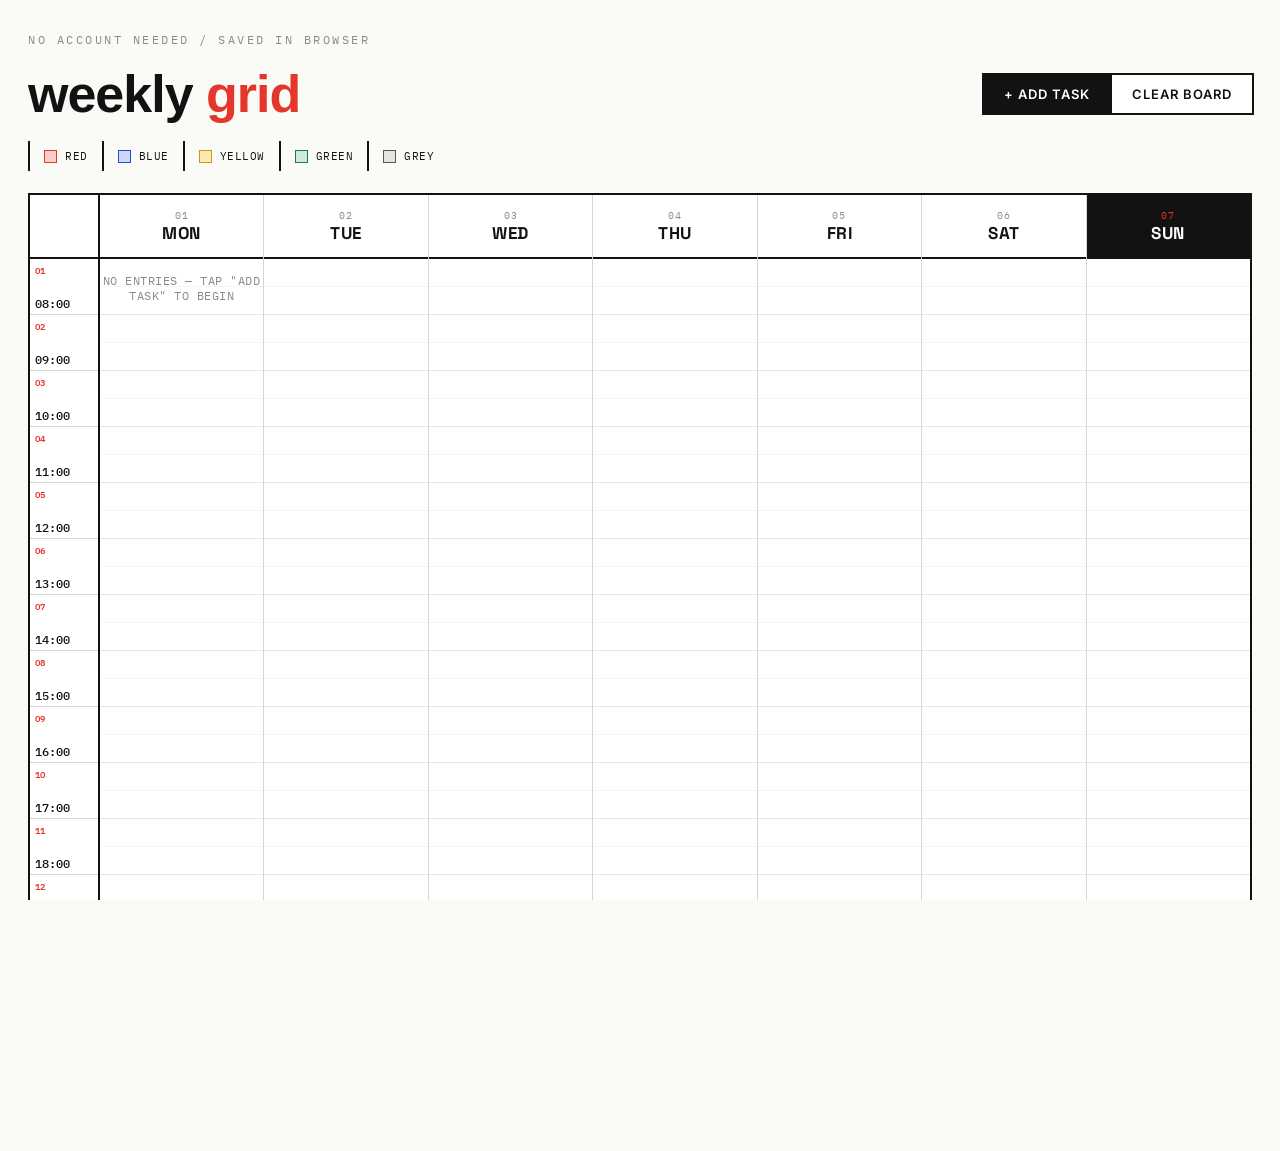
==== index.html @ 67726c42 "intex to index lol" ====
<!DOCTYPE html>
<html lang="en">
<head>
<meta charset="UTF-8">
<meta name="viewport" content="width=device-width, initial-scale=1.0">
<title>weekly grid — modular planner</title>
<link rel="preconnect" href="https://fonts.googleapis.com">
<link href="https://fonts.googleapis.com/css2?family=Space+Grotesk:wght@500;600;700&family=Inter:wght@400;500;600&family=IBM+Plex+Mono:wght@400;500;600&display=swap" rel="stylesheet">
<link rel="stylesheet" href="style.css">
</head>
<body>
<div id="app">

  <div class="eyebrow">NO ACCOUNT NEEDED / Saved in Browser</div>
  <div class="banner">
    <div>
      <h1>weekly <span>grid</span></h1>
    </div>
    <div class="toolbar">
      <button class="sketch-btn primary" id="addBtn">+ Add Task</button>
      <button class="sketch-btn ghost" id="clearBtn">Clear Board</button>
    </div>
  </div>

  <div class="legend" id="legend"></div>

  <div class="board-wrap">
    <div class="grid" id="grid"></div>
  </div>

</div>

<div class="modal-overlay hidden" id="modalOverlay">
  <div class="modal">
    <h2 id="modalTitle">New Task</h2>
    <form id="taskForm">
      <div class="field">
        <label>Task</label>
        <input type="text" id="f-title" placeholder="e.g. Deep work, Gym, Client call" required>
      </div>

      <div class="field" id="dayPickerWrap">
        <label id="dayPickerLabel">Day(s) — select multiple to repeat</label>
        <div class="day-picker" id="dayPicker"></div>
      </div>

      <div class="time-row">
        <div class="field">
          <label>Start</label>
          <input type="time" id="f-start" required>
        </div>
        <div class="field">
          <label>End</label>
          <input type="time" id="f-end" required>
        </div>
      </div>

      <div class="field">
        <label>Color</label>
        <div class="color-picker" id="colorPicker"></div>
      </div>

      <div class="field">
        <label>Notes</label>
        <textarea id="f-notes" placeholder="optional detail..."></textarea>
      </div>

      <div id="seriesHint" class="hint-small" style="display:none;"></div>

      <div class="modal-actions">
        <div class="left" id="deleteZone"></div>
        <div class="right">
          <button type="button" class="sketch-btn ghost" id="cancelBtn">Cancel</button>
          <button type="submit" class="sketch-btn primary" id="saveBtn">Save</button>
        </div>
      </div>
    </form>
  </div>
</div>
<script src="script.js"></script>
</body>
</html>
---- style.css ----
:root {
  --paper: #fafaf7;
  --ink: #121212;
  --line: #121212;
  --line-soft: #d8d6cf;
  --red: #e4362b;
  --blue: #1e4fd8;
  --yellow: #f4c430;
  --green: #1e7a4c;
  --grey: #8c8a83;
  --white: #ffffff;
}

* { box-sizing: border-box; }

html, body {
  margin: 0; padding: 0; height: 100%;
  background: var(--paper);
  color: var(--ink);
  font-family: sans-serif;
  overflow-x: hidden;
}

#app { 
  position: relative; 
  z-index: 1; 
  max-width: 1440px; 
  margin: 0 auto; 
  padding: 32px 28px 50px; 
}

/* ---------- Header ---------- */
.eyebrow {
  font-family: 'IBM Plex Mono', monospace; font-size: 12px; letter-spacing: 2.5px;
  text-transform: uppercase; color: var(--grey); margin-bottom: 6px;
}

.banner {
  display: flex; align-items: flex-end; justify-content: space-between; flex-wrap: wrap; gap: 16px;
  margin-bottom: 0;
}

.banner h1 {
  font-family: sans-serif; font-weight: 700;
  font-size: 52px; line-height: .95; margin: 0; letter-spacing: -1px;
}

.banner h1 span { color: var(--red); }

.rule { height: 4px; background: var(--ink); margin: 16px 0 0; }
.rule.accent { height: 2px; background: var(--red); margin-top: 4px; }

.toolbar { display: flex; gap: 0; align-items: stretch; margin: 20px 0 4px; flex-wrap: wrap; }

button.sketch-btn {
  font-family: 'Inter', sans-serif; font-weight: 600; font-size: 13px; letter-spacing: 1px;
  text-transform: uppercase;
  background: var(--white); border: 2px solid var(--ink);
  padding: 11px 20px; cursor: pointer; color: var(--ink);
  border-radius: 0; margin-right: -2px;
}

button.sketch-btn:hover { background: var(--ink); color: var(--white); }
button.sketch-btn.primary { background: var(--ink); color: var(--white); }
button.sketch-btn.primary:hover { background: var(--red); border-color: var(--red); }
button.sketch-btn.ghost { background: var(--white); }
button.sketch-btn.small { font-size: 11px; padding: 6px 10px; letter-spacing: .5px; }
button.sketch-btn.danger { border-color: var(--red); color: var(--red); }
button.sketch-btn.danger:hover { background: var(--red); color: var(--white); }

/* ---------- Legend ---------- */
.legend {
  display: flex; gap: 0; flex-wrap: wrap; margin: 22px 0 22px; border-left: none;
}

.legend span {
  display: flex; align-items: center; gap: 8px; font-family: 'IBM Plex Mono', monospace; font-size: 11px;
  letter-spacing: .5px; text-transform: uppercase; padding: 8px 14px; border-left: 2px solid var(--ink);
}

.legend i { width: 13px; height: 13px; display: inline-block; border: 1.5px solid var(--ink); }

/* ---------- Grid ---------- */
.board-wrap {
  border: 2px solid var(--ink);
  background: var(--white);
  overflow: auto;
  position: relative;
  /* Smooth scrolling for touch devices */
  -webkit-overflow-scrolling: touch;
}

.grid { display: flex; min-width: 860px; position: relative; }

.time-gutter {
  width: 70px; flex: 0 0 70px;
  position: sticky; left: 0; z-index: 5;
  background: var(--white);
  border-right: 2px solid var(--ink);
}

.time-gutter .head-cell {
  height: 64px; border-bottom: 2px solid var(--ink);
  background: white;
}

.time-label {
  position: relative; height: 56px;
  border-bottom: 1px solid var(--line-soft);
  font-family: 'IBM Plex Mono', monospace;
}

.time-label .idx {
  position: absolute; top: 3px; left: 5px; font-size: 9px; color: var(--red); font-weight: 600;
}

.time-label .clock {
  position: absolute; bottom: 3px; left: 5px; font-size: 12px; font-weight: 500; color: var(--ink);
}

.day-col { flex: 1 1 0; min-width: 108px; position: relative; border-right: 1px solid var(--line-soft); }
.day-col:last-child { border-right: none; }

.day-head {
  height: 64px; border-bottom: 2px solid var(--ink);
  background: var(--white);
  display: flex; flex-direction: column; align-items: center; justify-content: center;
  position: sticky; top: 0; z-index: 4;
}

.day-head .num {
  font-family: 'IBM Plex Mono', monospace; font-size: 10px; color: var(--grey); letter-spacing: 1px;
}

.day-head .name {
  font-family: 'Space Grotesk', sans-serif; font-weight: 700; font-size: 17px; letter-spacing: .5px;
  text-transform: uppercase;
}

.day-head.is-today { background: var(--ink); }
.day-head.is-today .num { color: var(--red); }
.day-head.is-today .name { color: var(--white); }

.day-body {
  position: relative;
  background-image:
    repeating-linear-gradient(to bottom, transparent 0, transparent 55px, var(--line-soft) 56px),
    repeating-linear-gradient(to bottom, transparent 0, transparent 27px, #edece6 28px);
  background-size: 100% 56px, 100% 28px;
}

.day-col.drop-hover .day-body { background-color: rgba(228,54,43,.05); }

.now-line { position: absolute; left: 0; right: 0; height: 0; border-top: 2px solid var(--red); z-index: 3; pointer-events: none; }
.now-line::before {
  content: "NOW"; position: absolute; left: 0; top: -9px; font-size: 9px; letter-spacing: 1px;
  color: var(--white); background: var(--red); padding: 0 5px; font-family: 'IBM Plex Mono', monospace;
}

/* ---------- Task card ---------- */
.task {
  position: absolute; left: 2px; right: 2px;
  border: 2px solid var(--ink);
  border-radius: 0;
  padding: 6px 8px 4px;
  overflow: hidden; cursor: grab; user-select: none;
  z-index: 2;
}

.task:active { cursor: grabbing; }
.task.dragging { opacity: .88; z-index: 20; box-shadow: 5px 5px 0 rgba(0,0,0,.25); }

.task .idx-tag {
  position: absolute; top: 0; left: 0; font-family: 'IBM Plex Mono', monospace; font-size: 9px; font-weight: 600;
  background: var(--ink); color: var(--white); padding: 1px 4px;
}

.task .t-title {
  font-family: 'Space Grotesk', sans-serif; font-weight: 700; font-size: 13px; letter-spacing: .2px;
  line-height: 1.15; text-transform: uppercase; white-space: nowrap; overflow: hidden; text-overflow: ellipsis;
  padding-right: 14px; margin-top: 2px;
}

.task .t-time { font-family: 'IBM Plex Mono', monospace; font-size: 10.5px; opacity: .85; margin-top: 2px; }
.task .t-notes { font-family: 'Inter', sans-serif; font-size: 11px; opacity: .85; margin-top: 3px;
  display: -webkit-box; -webkit-line-clamp: 2; -webkit-box-orient: vertical; overflow: hidden; }

.task .resize-handle { position: absolute; left: 0; right: 0; bottom: 0; height: 9px; cursor: ns-resize; }
.task .resize-handle::after {
  content: "˙ ˙ ˙"; position: absolute; left: 50%; bottom: -3px; transform: translateX(-50%);
  font-size: 10px; letter-spacing: 2px; opacity: .6;
}

.task .del-x {
  position: absolute; top: 1px; right: 3px; font-family: 'IBM Plex Mono', monospace; font-size: 12px;
  line-height: 1; cursor: pointer; width: 16px; height: 16px; text-align: center; opacity: .55;
}

.task .del-x:hover { opacity: 1; }

.empty-hint {
  position: absolute; top: 14px; left: 0; right: 0; text-align: center;
  color: var(--grey); font-family: 'IBM Plex Mono', monospace; font-size: 11.5px; letter-spacing: .5px;
  pointer-events: none;
}

/* ---------- Modal ---------- */
.modal-overlay { position: fixed; inset: 0; background: rgba(18,18,18,.55); display: flex; align-items: center; justify-content: center; z-index: 100; padding: 16px; }
.modal-overlay.hidden { display: none; }

.modal {
  background: var(--white); border: 2px solid var(--ink);
  border-radius: 0; width: 100%; max-width: 440px; padding: 26px 26px 22px;
  max-height: 90vh; overflow: auto;
}

.modal h2 {
  font-family: 'Space Grotesk', sans-serif; font-size: 24px; margin: 0 0 4px; font-weight: 700;
  text-transform: uppercase; letter-spacing: -.5px;
}

.modal .rule.accent { margin-bottom: 16px; }
.field { margin-bottom: 15px; }

.field label {
  display: block; font-family: 'IBM Plex Mono', monospace; font-size: 10.5px; letter-spacing: 1px;
  text-transform: uppercase; color: var(--grey); margin-bottom: 5px;
}

.field input[type=text], .field textarea, .field input[type=time] {
  width: 100%; font-family: 'Inter', sans-serif; font-size: 14.5px;
  border: 2px solid var(--ink); border-radius: 0;
  background: var(--white); padding: 8px 9px; color: var(--ink);
}

.field textarea { resize: vertical; min-height: 44px; }
.time-row { display: flex; gap: 12px; }
.time-row .field { flex: 1; }

.day-picker { display: flex; gap: 0; flex-wrap: wrap; border: 2px solid var(--ink); border-left: none; width: fit-content; }
.day-chip {
  border-left: 2px solid var(--ink); width: 36px; height: 36px;
  display: flex; align-items: center; justify-content: center; font-size: 12px;
  cursor: pointer; background: var(--white); font-family: 'IBM Plex Mono', monospace; font-weight: 600;
}

.day-chip.active { background: var(--ink); color: var(--white); }
.color-picker { display: flex; gap: 8px; flex-wrap: wrap; }
.color-dot { width: 30px; height: 30px; border-radius: 0; border: 2px solid var(--ink); cursor: pointer; position: relative; }
.color-dot.active::after { content: "\2713"; position: absolute; inset: 0; display: flex; align-items: center; justify-content: center; font-size: 14px; font-weight: bold; }

.modal-actions { display: flex; justify-content: space-between; align-items: center; gap: 8px; margin-top: 18px; flex-wrap: wrap; }
.modal-actions .left { display: flex; gap: 8px; flex-wrap: wrap; }
.modal-actions .right { display: flex; gap: 8px; flex-wrap: wrap; }
.hint-small { font-family: 'IBM Plex Mono', monospace; font-size: 10.5px; color: var(--grey); margin-top: -6px; margin-bottom: 10px; }

/* ---------- Mobile Responsiveness ---------- */
@media (max-width: 768px) {
  /* Reclaim screen real estate by reducing outer padding */
  #app { 
    padding: 16px 12px 24px; 
  }
  
  /* Scale down header for smaller screens */
  .banner h1 { 
    font-size: 36px; 
  }
  
  /* Ensure toolbar buttons span full width or wrap cleanly */
  .toolbar {
    margin: 12px 0 4px;
    gap: 8px;
  }
  
  button.sketch-btn {
    flex: 1 1 auto; /* Allows buttons to stretch to fill empty space */
    text-align: center;
    margin-right: 0;
  }
  
  /* Compress the time gutter so days have more room */
  .time-gutter {
    width: 50px;
    flex: 0 0 50px;
  }
  
  .time-label .clock {
    font-size: 10px; /* Prevent long times like 10:00 PM from wrapping awkwardly */
    left: 2px;
  }
  
  /* Give day columns a slightly larger minimum width to ensure task text is readable */
  .day-col { 
    min-width: 120px; 
  }

  /* Make sure modal handles virtual keyboards well on mobile */
  .modal-overlay {
    padding: 0; /* Remove overlay padding so modal can touch edges */
    align-items: flex-end; /* Bring modal to bottom to avoid keyboard covering it */
  }

  .modal {
    max-width: 100%;
    border-left: none;
    border-right: none;
    border-bottom: none;
    max-height: 85vh; /* Keep some overlay visible at top */
    padding: 20px 16px;
  }
  
  /* Stack time inputs in the modal so they don't get squished */
  .time-row {
    flex-direction: column;
    gap: 0;
  }
  
  .time-row .field { margin-bottom: 12px; }

  /* Stack modal actions to ensure touch targets are large enough */
  .modal-actions {
    flex-direction: column;
    align-items: stretch;
  }
  
  .modal-actions .left, 
  .modal-actions .right {
    flex-direction: column;
    width: 100%;
  }
  
  .modal-actions button {
    width: 100%;
    margin-bottom: 8px;
  }
}
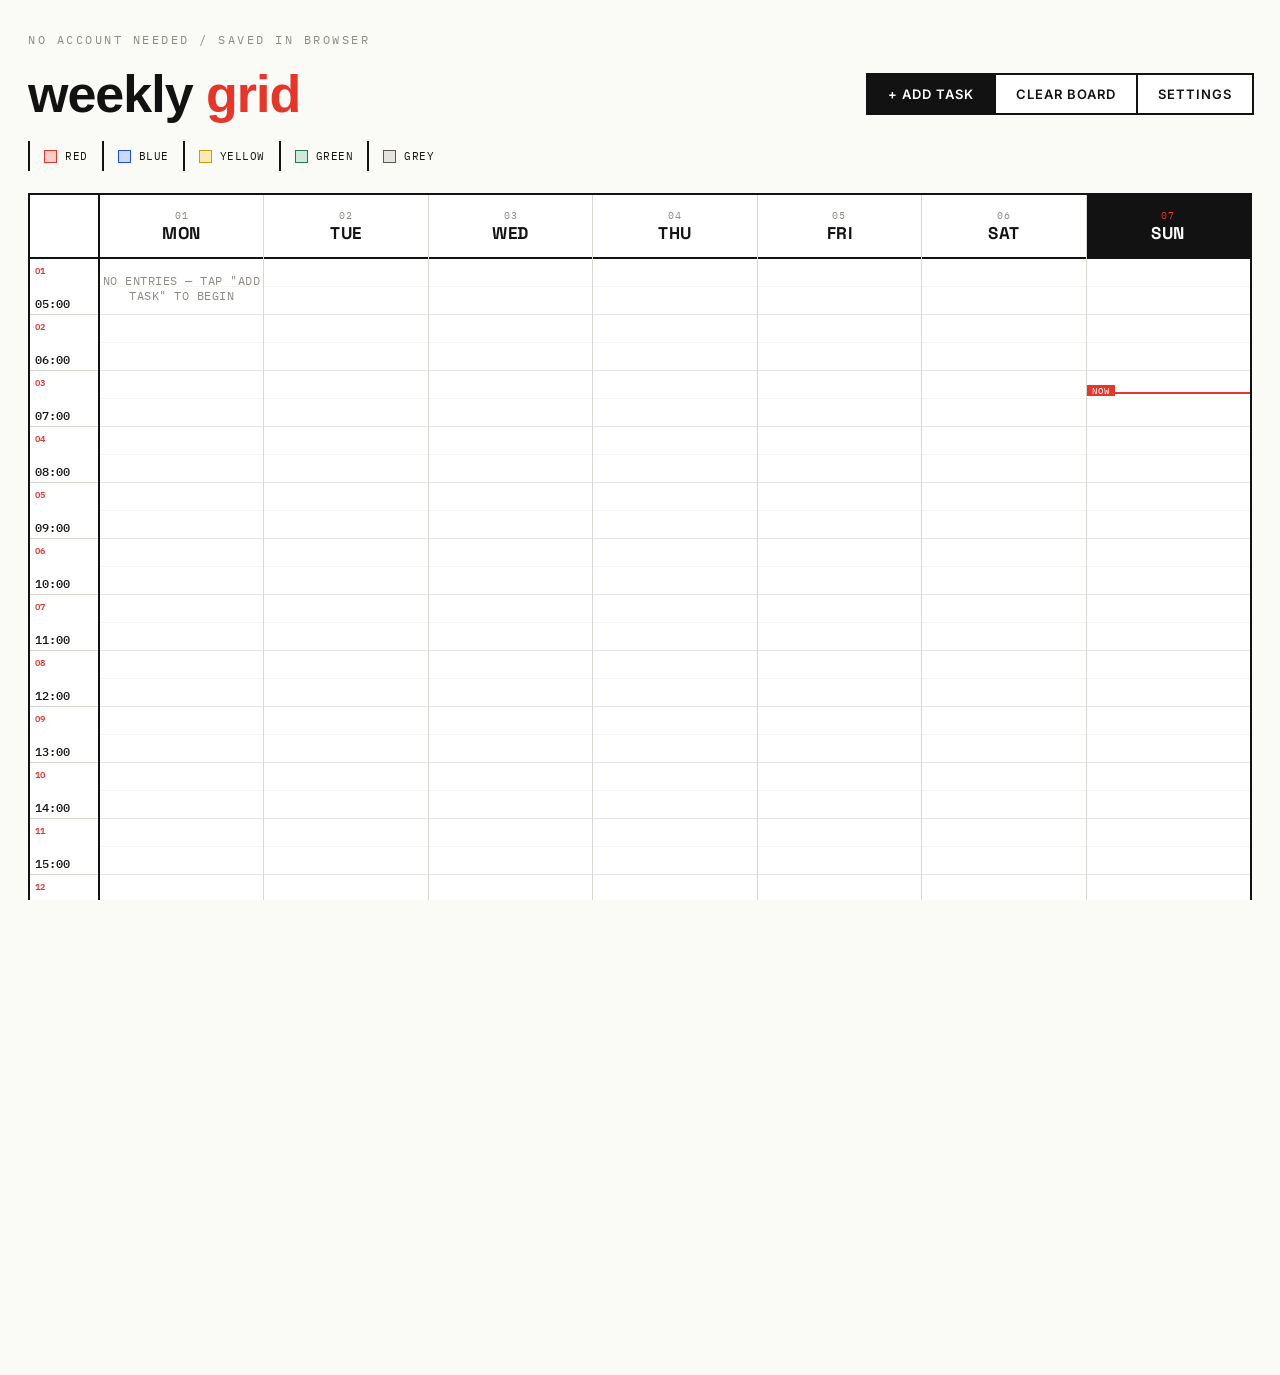
==== commit fdc994d4: "qol fixes" ====
--- a/index.html
+++ b/index.html
@@ -19,6 +19,7 @@
     <div class="toolbar">
       <button class="sketch-btn primary" id="addBtn">+ Add Task</button>
       <button class="sketch-btn ghost" id="clearBtn">Clear Board</button>
+      <button class="sketch-btn ghost" id="settingsBtn">Settings</button>
     </div>
   </div>
 
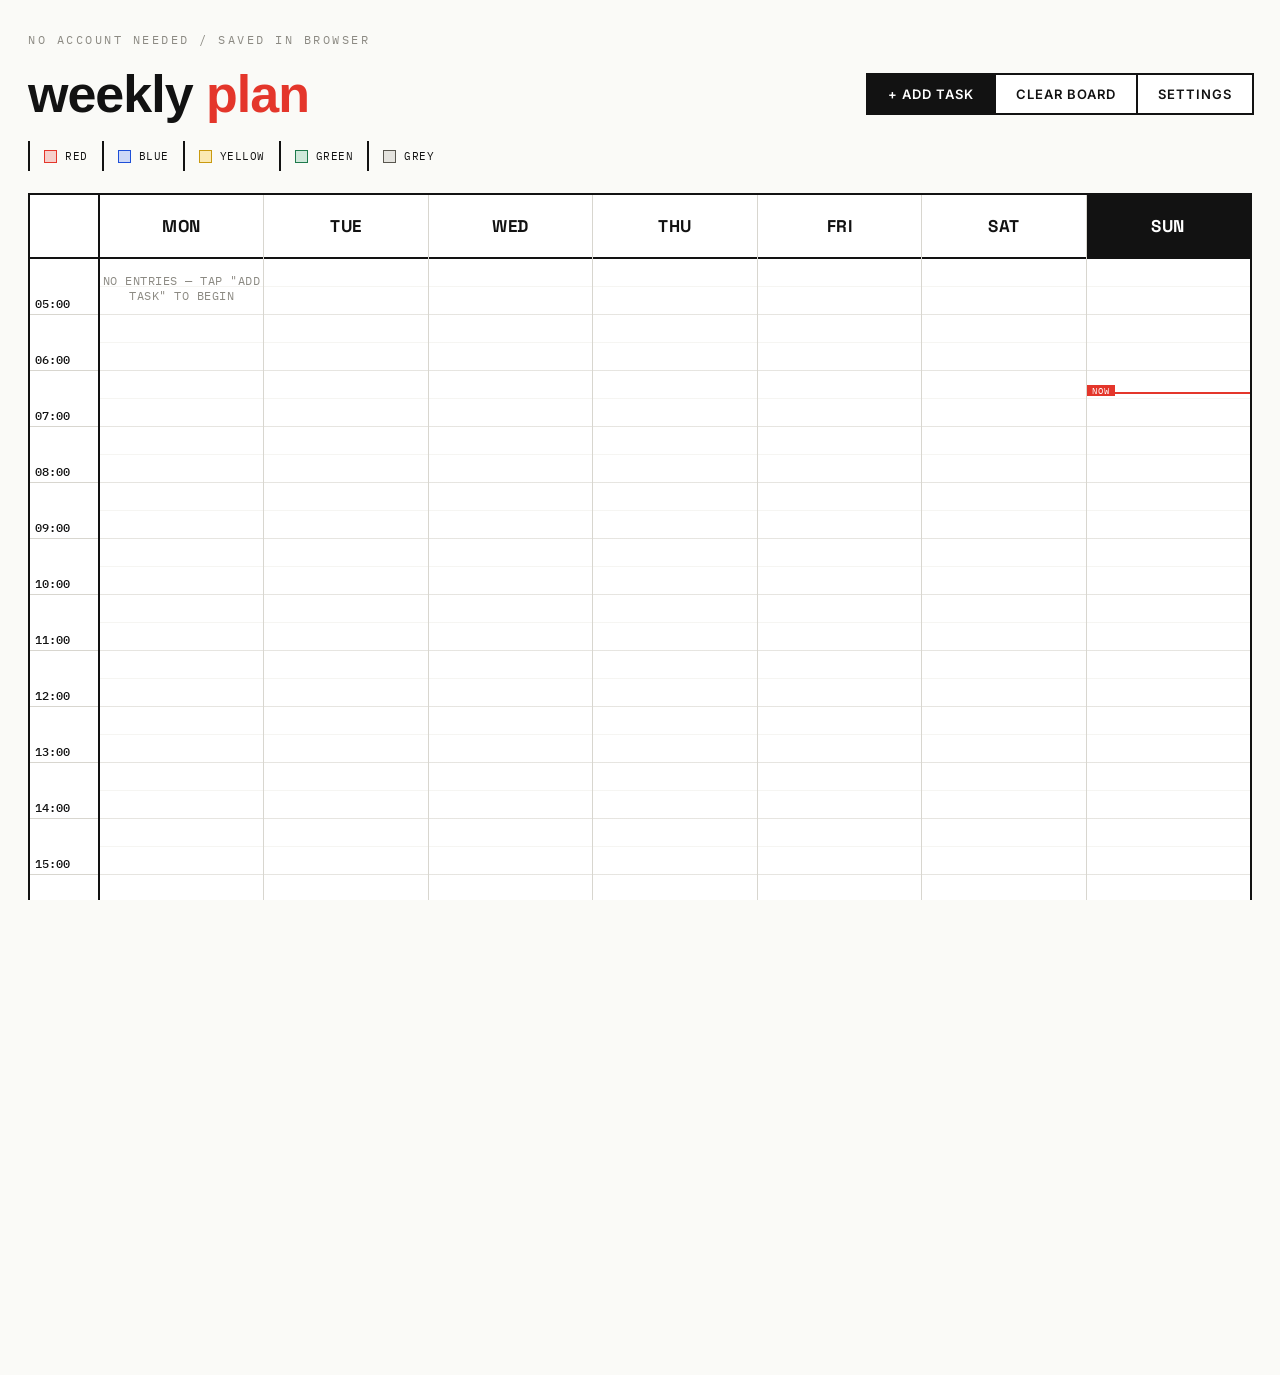
==== commit 4780b7d6: "small styling changes" ====
--- a/index.html
+++ b/index.html
@@ -3,7 +3,7 @@
 <head>
 <meta charset="UTF-8">
 <meta name="viewport" content="width=device-width, initial-scale=1.0">
-<title>weekly grid — modular planner</title>
+<title>weekly — modular planner</title>
 <link rel="preconnect" href="https://fonts.googleapis.com">
 <link href="https://fonts.googleapis.com/css2?family=Space+Grotesk:wght@500;600;700&family=Inter:wght@400;500;600&family=IBM+Plex+Mono:wght@400;500;600&display=swap" rel="stylesheet">
 <link rel="stylesheet" href="style.css">
@@ -14,7 +14,7 @@
   <div class="eyebrow">NO ACCOUNT NEEDED / Saved in Browser</div>
   <div class="banner">
     <div>
-      <h1>weekly <span>grid</span></h1>
+      <h1>weekly <span>plan</span></h1>
     </div>
     <div class="toolbar">
       <button class="sketch-btn primary" id="addBtn">+ Add Task</button>
